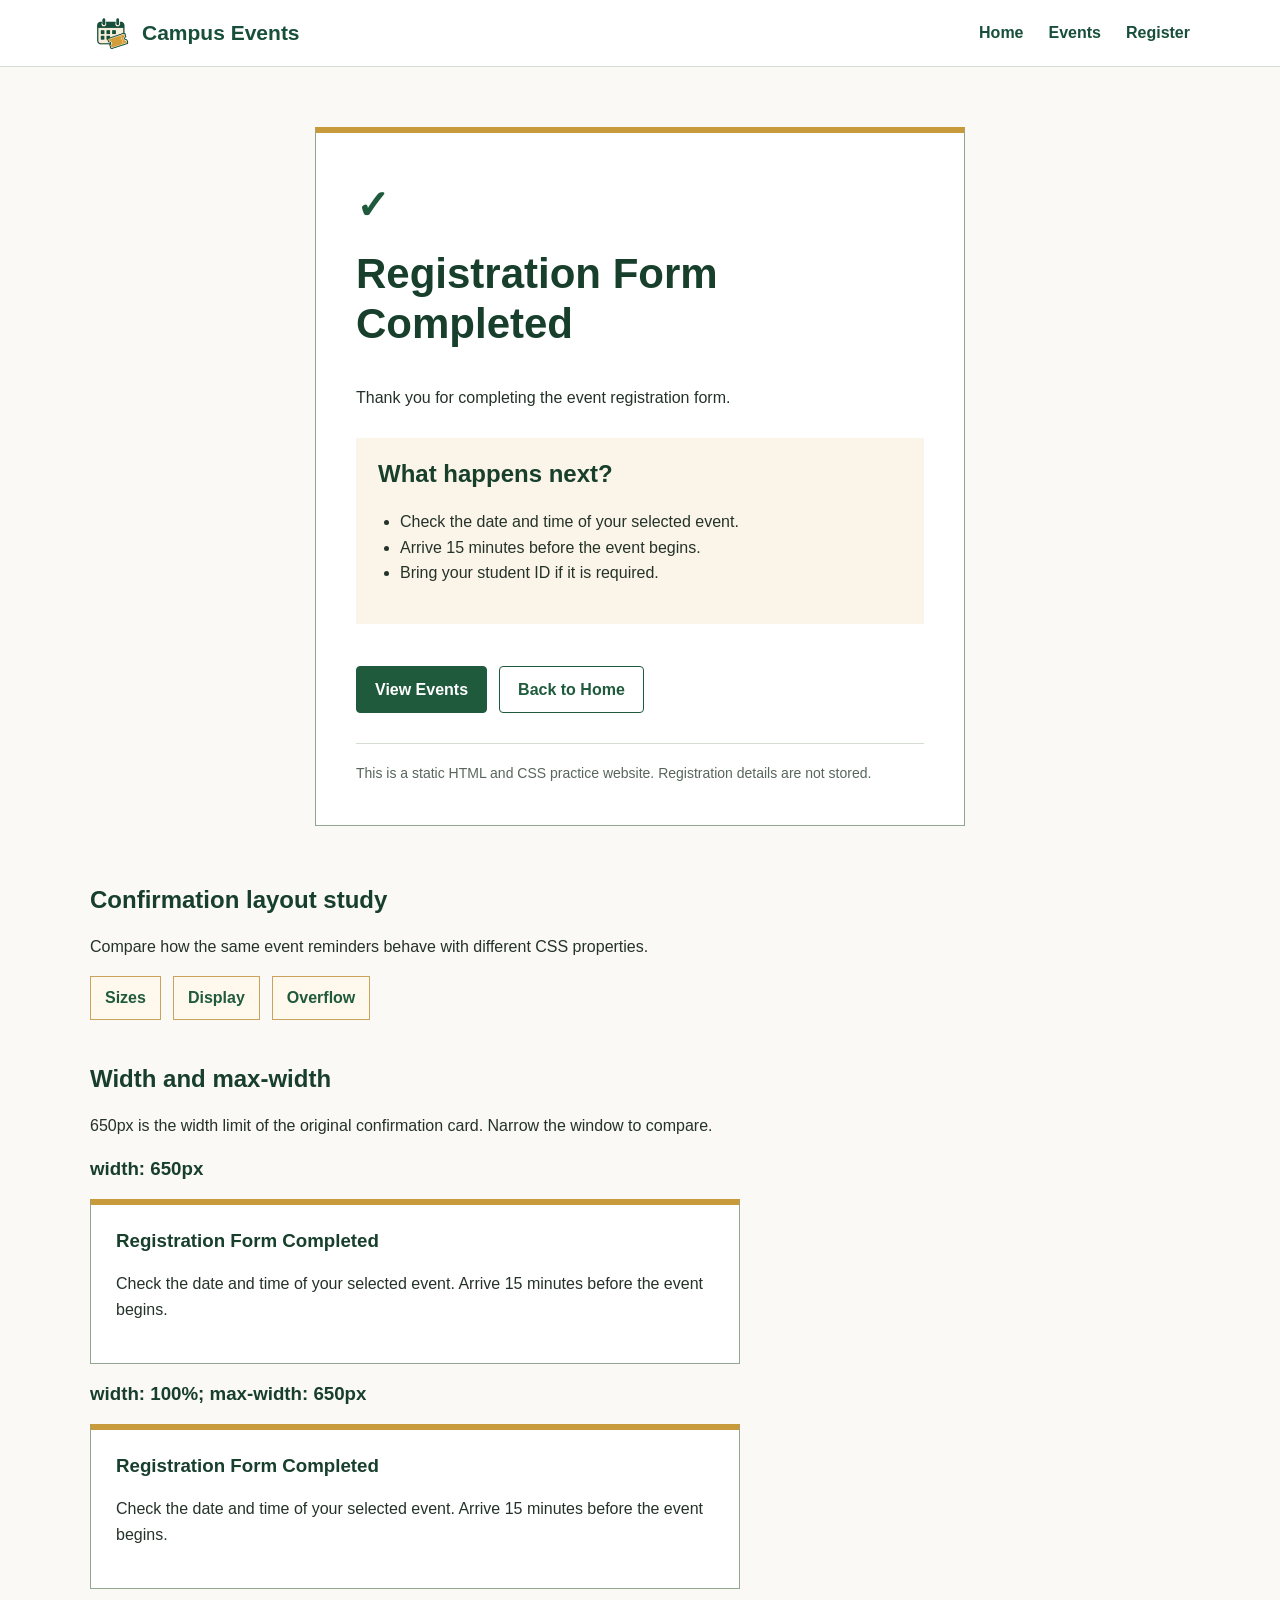
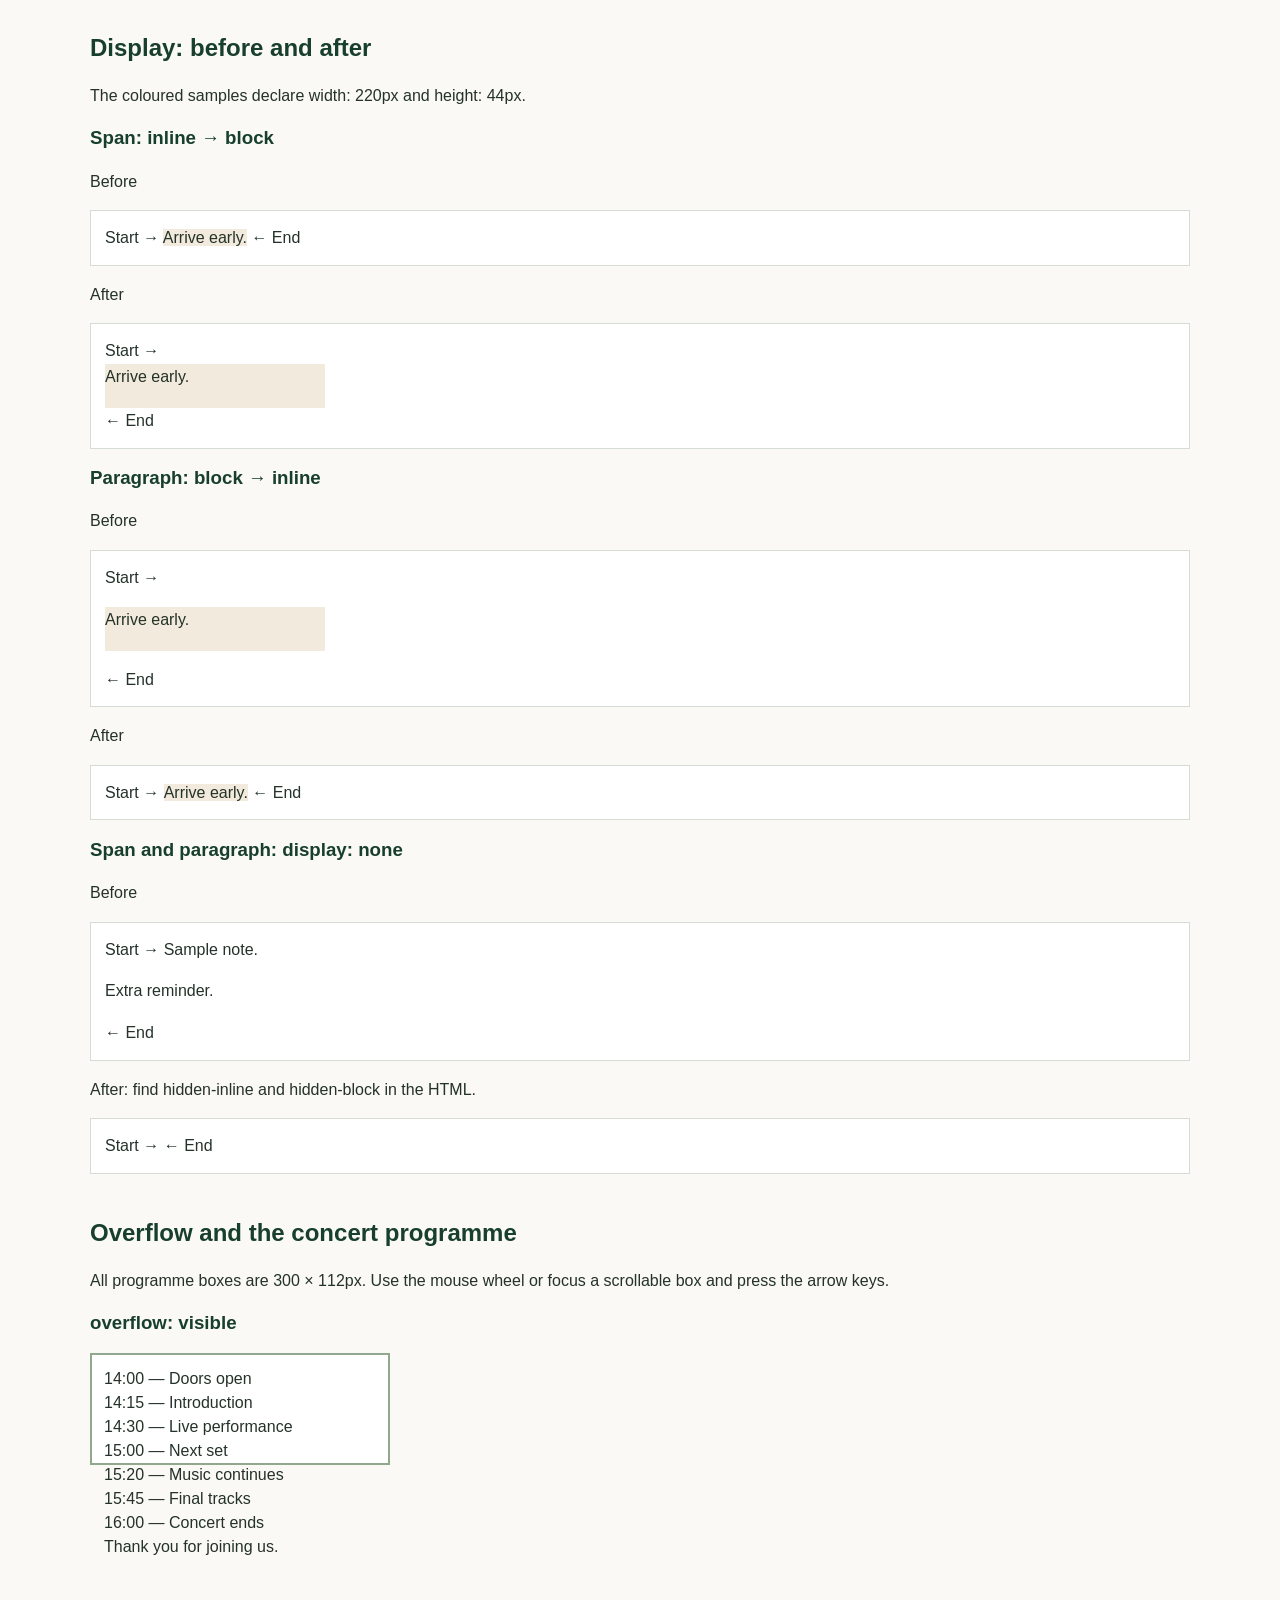
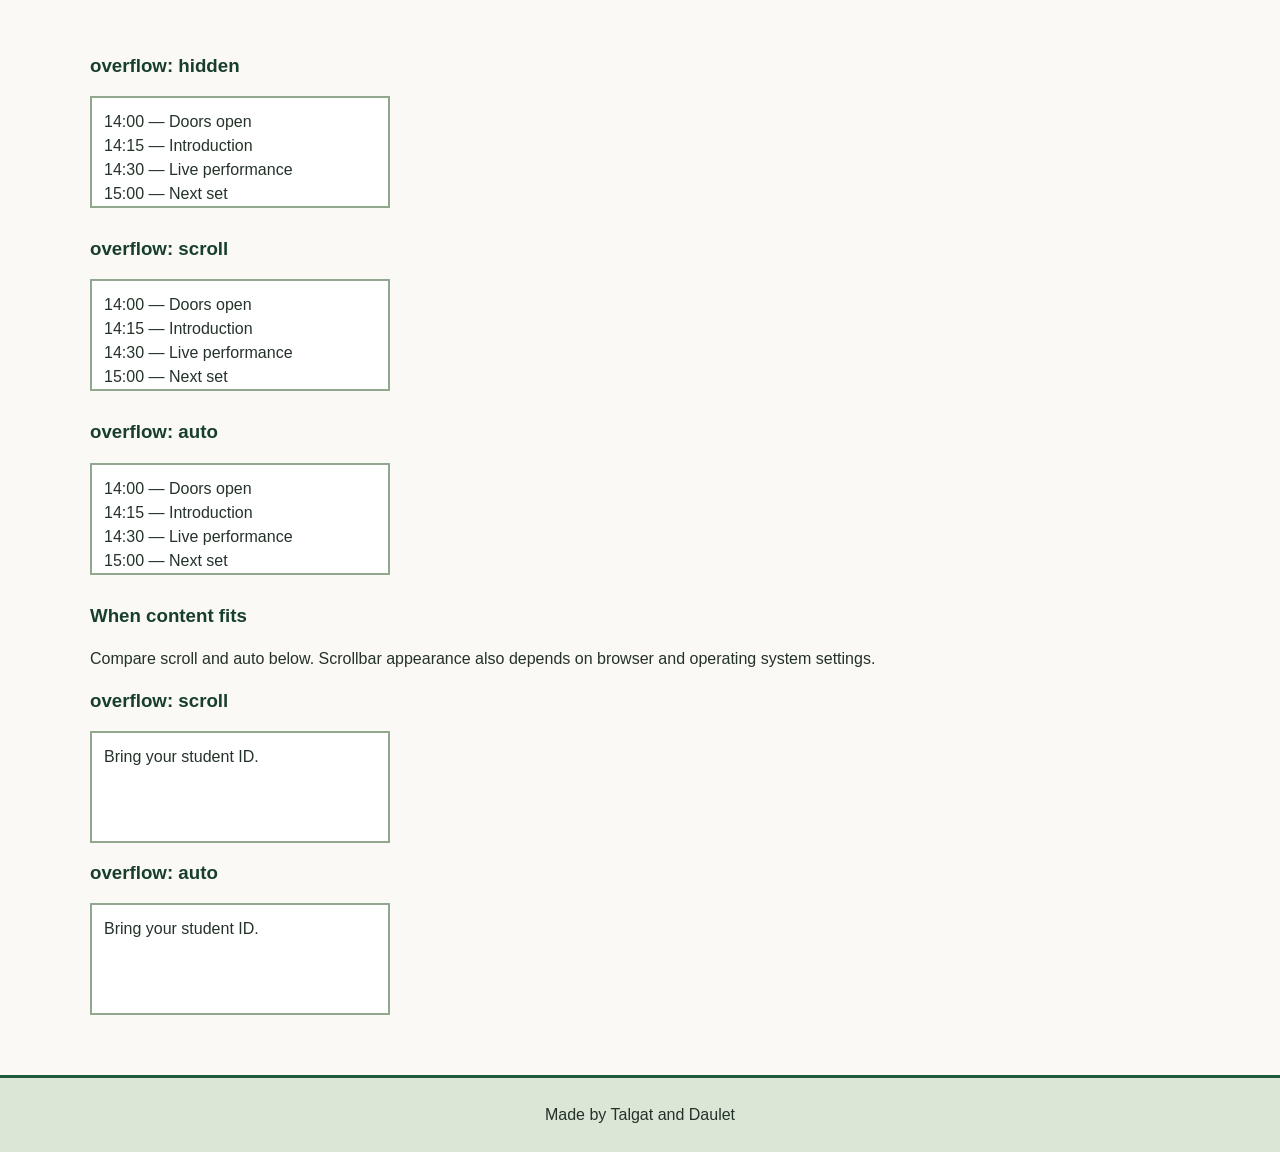
==== confirmation.html @ f757b86d "Complete Practice Task 2 for Campus Events" ====
<!DOCTYPE html>
<html lang="en">
<head>
    <meta charset="UTF-8">
    <meta name="viewport" content="width=device-width, initial-scale=1.0">
    <title>Campus Events | Confirmation</title>
    <link rel="icon" type="image/png" href="assets/images/logo.png">
    <link rel="stylesheet" href="css/style.css">
</head>
<body>
    <header>
        <div class="header-content">
            <a class="site-logo" href="index.html">
                <img class="logo-icon" src="assets/images/logo.png" alt="Campus Events logo">
                <span>Campus Events</span>
            </a>
            <nav class="main-nav">
                <a href="index.html">Home</a>
                <a href="events.html">Events</a>
                <a href="register.html">Register</a>
            </nav>
        </div>
    </header>

    <main class="confirmation-main">
        <section class="confirmation-card">
            <p class="confirmation-mark">✓</p>
            <h1>Registration Form Completed</h1>
            <p>Thank you for completing the event registration form.</p>

            <section class="next-steps">
                <h2>What happens next?</h2>
                <ul>
                    <li>Check the date and time of your selected event.</li>
                    <li>Arrive 15 minutes before the event begins.</li>
                    <li>Bring your student ID if it is required.</li>
                </ul>
            </section>

            <div class="confirmation-buttons">
                <a class="event-button" href="events.html">View Events</a>
                <a class="secondary-button" href="index.html">Back to Home</a>
            </div>

            <p class="practice-note">This is a static HTML and CSS practice website. Registration details are not stored.</p>
        </section>

        <section class="layout-examples" aria-labelledby="comparison-title">
            <h2 id="comparison-title">Confirmation layout study</h2>
            <p>Compare how the same event reminders behave with different CSS properties.</p>
            <nav class="category-links" aria-label="Layout comparisons">
                <a href="#sizes">Sizes</a>
                <a href="#display">Display</a>
                <a href="#overflow">Overflow</a>
            </nav>

            <!-- Task 2: одинаковый текст; фиксированная ширина и максимальная ширина 650px. -->
            <section id="sizes">
                <h2>Width and max-width</h2>
                <p>650px is the width limit of the original confirmation card. Narrow the window to compare.</p>
                <h3>width: 650px</h3>
                <div class="size-viewport" tabindex="0" role="region" aria-label="Fixed width comparison">
                    <div class="size-sample size-fixed">
                        <h3>Registration Form Completed</h3>
                        <p>Check the date and time of your selected event. Arrive 15 minutes before the event begins.</p>
                    </div>
                </div>
                <h3>width: 100%; max-width: 650px</h3>
                <div class="size-viewport" tabindex="0" role="region" aria-label="Flexible width comparison">
                    <div class="size-sample size-fluid">
                        <h3>Registration Form Completed</h3>
                        <p>Check the date and time of your selected event. Arrive 15 minutes before the event begins.</p>
                    </div>
                </div>
            </section>

            <!-- Task 3: пары до/после в обычном потоке, чтобы было видно действие display. -->
            <section id="display">
                <h2>Display: before and after</h2>
                <p>The coloured samples declare width: 220px and height: 44px.</p>
                <h3>Span: inline → block</h3>
                <p>Before</p>
                <div class="flow-example">
                    Start →
                    <span class="display-sample">Arrive early.</span>
                    ← End
                </div>
                <p>After</p>
                <div class="flow-example">
                    Start →
                    <span class="display-sample as-block">Arrive early.</span>
                    ← End
                </div>

                <h3>Paragraph: block → inline</h3>
                <p>Before</p>
                <div class="flow-example">
                    Start →
                    <p class="display-sample">Arrive early.</p>
                    ← End
                </div>
                <p>After</p>
                <div class="flow-example">
                    Start →
                    <p class="display-sample as-inline">Arrive early.</p>
                    ← End
                </div>

                <h3>Span and paragraph: display: none</h3>
                <p>Before</p>
                <div class="flow-example">
                    Start →
                    <span>Sample note.</span>
                    <p>Extra reminder.</p>
                    ← End
                </div>
                <p>After: find hidden-inline and hidden-block in the HTML.</p>
                <div class="flow-example">
                    Start →
                    <span id="hidden-inline" class="is-hidden">Sample note.</span>
                    <p id="hidden-block" class="is-hidden">Extra reminder.</p>
                    ← End
                </div>
            </section>

            <!-- Task 4: одна программа в четырёх блоках одинакового размера с разным overflow. -->
            <section id="overflow">
                <h2>Overflow and the concert programme</h2>
                <p>All programme boxes are 300 × 112px. Use the mouse wheel or focus a scrollable box and press the arrow keys.</p>
                <div class="overflow-example visible-space">
                    <h3>overflow: visible</h3>
                    <div class="overflow-box overflow-visible">
                        <p>14:00 — Doors open</p>
                        <p>14:15 — Introduction</p>
                        <p>14:30 — Live performance</p>
                        <p>15:00 — Next set</p>
                        <p>15:20 — Music continues</p>
                        <p>15:45 — Final tracks</p>
                        <p>16:00 — Concert ends</p>
                        <p>Thank you for joining us.</p>
                    </div>
                </div>
                <div class="overflow-example">
                    <h3>overflow: hidden</h3>
                    <div class="overflow-box overflow-hidden">
                        <p>14:00 — Doors open</p>
                        <p>14:15 — Introduction</p>
                        <p>14:30 — Live performance</p>
                        <p>15:00 — Next set</p>
                        <p>15:20 — Music continues</p>
                        <p>15:45 — Final tracks</p>
                        <p>16:00 — Concert ends</p>
                        <p>Thank you for joining us.</p>
                    </div>
                </div>
                <div class="overflow-example">
                    <h3>overflow: scroll</h3>
                    <div class="overflow-box overflow-scroll" tabindex="0" role="region" aria-label="Programme with overflow scroll">
                        <p>14:00 — Doors open</p>
                        <p>14:15 — Introduction</p>
                        <p>14:30 — Live performance</p>
                        <p>15:00 — Next set</p>
                        <p>15:20 — Music continues</p>
                        <p>15:45 — Final tracks</p>
                        <p>16:00 — Concert ends</p>
                        <p>Thank you for joining us.</p>
                    </div>
                </div>
                <div class="overflow-example">
                    <h3>overflow: auto</h3>
                    <div class="overflow-box overflow-auto" tabindex="0" role="region" aria-label="Programme with overflow auto">
                        <p>14:00 — Doors open</p>
                        <p>14:15 — Introduction</p>
                        <p>14:30 — Live performance</p>
                        <p>15:00 — Next set</p>
                        <p>15:20 — Music continues</p>
                        <p>15:45 — Final tracks</p>
                        <p>16:00 — Concert ends</p>
                        <p>Thank you for joining us.</p>
                    </div>
                </div>
                <h3>When content fits</h3>
                <p>Compare scroll and auto below. Scrollbar appearance also depends on browser and operating system settings.</p>
                <h3>overflow: scroll</h3>
                <div class="overflow-box overflow-scroll fitting-content" tabindex="0" role="region" aria-label="Short reminder with overflow scroll">
                    <p>Bring your student ID.</p>
                </div>
                <h3>overflow: auto</h3>
                <div class="overflow-box overflow-auto fitting-content" tabindex="0" role="region" aria-label="Short reminder with overflow auto">
                    <p>Bring your student ID.</p>
                </div>
            </section>
        </section>
    </main>

    <footer>
        <p>Made by Talgat and Daulet</p>
    </footer>
</body>
</html>
---- css/style.css ----
/* Общие стили: border-box включает рамку и внутренние отступы в размеры блока. */
* {
    box-sizing: border-box;
}
body {
    display: flex;
    flex-direction: column;
    min-height: 100vh;
    margin: 0;
    background: #faf9f5;
    color: #243229;
    font-family: Arial, sans-serif;
    line-height: 1.6;
}
h1,
h2,
h3 {
    color: #173f2c;
    line-height: 1.2;
}
h1 { font-size: 42px; }
a { color: #1f5a3d; }

/* Общая шапка: логотип и меню. */
header {
    background: white;
    border-bottom: 1px solid #d5ddd2;
}
.header-content {
    display: flex;
    align-items: center;
    justify-content: space-between;
    width: calc(100% - 40px);
    max-width: 1100px;
    margin: 0 auto;
    padding: 12px 0;
}
.site-logo {
    display: flex;
    align-items: center;
    gap: 10px;
    color: #174f3a;
    font-size: 21px;
    font-weight: bold;
    text-decoration: none;
}
.logo-icon {
    width: 42px;
    height: 42px;
    object-fit: contain;
}
.main-nav {
    display: flex;
    gap: 25px;
}
.main-nav a {
    padding: 7px 0;
    color: #174f3a;
    font-weight: bold;
    text-decoration: none;
}
.main-nav a:hover {
    color: #a8741d;
}

/* Содержимое сайта: прежние цвета, размеры и фотографии. */
.page-main {
    flex: 1;
    width: calc(100% - 40px);
    max-width: 1100px;
    margin: 0 auto;
    padding: 30px 0;
}
.page-main section { margin-bottom: 45px; }
.hero {
    padding: 40px;
    border-radius: 6px;
    background: #f2eadc;
}
.hero h1 { margin-top: 0; }
.hero p {
    max-width: 650px;
    font-size: 18px;
}
.home-hero {
    display: grid;
    grid-template-columns: 1fr 1fr;
    align-items: center;
    gap: 36px;
}
.hero-text {
    padding: 10px;
}
.hero-buttons {
    display: flex;
    flex-wrap: wrap;
    gap: 12px;
    margin-top: 20px;
}
.hero-buttons .secondary-button {
    margin-left: 0;
}
/* object-fit: cover заполняет рамку без растяжения; object-position выбирает видимую часть фото. */
.hero-image {
    display: block;
    width: 100%;
    height: 360px;
    object-fit: cover;
    object-position: center top;
}
/* Task 1 — Home: три float-области. Их родители не являются Flex/Grid-контейнерами. */
.home-page .header-content {
    display: block;
}
.home-page .site-logo {
    float: left;
    width: 55%;
}
.home-page .main-nav {
    float: right;
    justify-content: flex-end;
    width: 45%;
    padding-top: 1px;
}
/* Clear завершает обтекание: следующий раздел и footer будут ниже float-блоков. */
.home-page .header-content::after,
.category-list::after,
.steps::after {
    display: block;
    clear: both;
    content: "";
}
/* calc вычитает промежутки: две половины или три трети сохраняют прежние 24px между карточками. */
.category-card {
    float: left;
    width: calc(50% - 12px);
    margin-right: 24px;
}
.step {
    float: left;
    width: calc((100% - 48px) / 3);
    min-height: 210px;
    margin-right: 24px;
}
.category-card:last-child,
.step:last-child {
    margin-right: 0;
}
.category-card,
.step {
    padding: 24px;
    border: 1px solid #d5ddd2;
    background: white;
}
.category-card h3,
.step h3 {
    margin-top: 0;
}
.step-number {
    display: block;
    margin-bottom: 10px;
    color: #a8741d;
    font-size: 26px;
    font-weight: bold;
}
.featured-event {
    display: flex;
    overflow: hidden;
    border: 1px solid #d5ddd2;
    border-left: 5px solid #c79a3b;
    background: white;
}
.featured-event img {
    width: 38%;
    object-fit: cover;
    object-position: center top;
}
.featured-text {
    flex: 1;
    padding: 28px;
}
.featured-text h3 {
    margin-top: 0;
}
.featured-text p {
    margin: 8px 0;
}

.category-links {
    display: flex;
    flex-wrap: wrap;
    gap: 12px;
    margin: 0;
}
.category-links a {
    padding: 8px 14px;
    border: 1px solid #c9a35e;
    background: #fff9ed;
    font-weight: bold;
    text-decoration: none;
}

/* Карточки мероприятий: одинаковая высота изображений и кнопки внизу. */
.event-list {
    display: grid;
    gap: 24px;
}
.event-card {
    display: flex;
    flex-direction: column;
    overflow: hidden;
    border: 1px solid #d5ddd2;
    border-radius: 6px;
    background: white;
}
.event-image {
    display: block;
    width: 100%;
    height: 230px;
    object-fit: cover;
    object-position: center top;
}
.image-dora { object-position: center 30%; }
.image-basket { object-position: center 25%; }
.image-madk1d { object-position: center 35%; }
.event-info { padding: 22px; }
.event-card .event-info {
    /* Task 5: relative задаёт начало координат метки; padding сохраняет место над названием. */
    position: relative;
    display: flex;
    flex: 1;
    flex-direction: column;
    padding-top: 66.8px;
}
/* Absolute не занимает места в потоке: метка размещена на 30px ниже верха event-info. */
.event-card .event-category {
    position: absolute;
    top: 30px;
    right: 22px;
    left: 22px;
    margin: 0;
}
.event-card .event-button {
    align-self: flex-start;
    margin-top: auto;
}
.event-info h2,
.event-info h3 {
    margin-top: 0;
}
.event-info p { margin: 8px 0; }
.event-category {
    display: inline-block;
    margin: 0 0 10px;
    padding: 4px 10px;
    border-radius: 3px;
    font-size: 13px;
    font-weight: bold;
}
.concert-category {
    background: #f5ddd5;
    color: #784537;
}
.sport-category {
    background: #dcecf4;
    color: #315c70;
}
.event-button,
.secondary-button {
    display: inline-block;
    margin-top: 14px;
    padding: 10px 18px;
    border: 1px solid #1f5a3d;
    border-radius: 4px;
    font: inherit;
    font-weight: bold;
    text-decoration: none;
    cursor: pointer;
}
.event-button {
    background: #1f5a3d;
    color: white;
}
.event-button:hover { background: #153f2b; }
.secondary-button {
    margin-left: 10px;
    background: white;
}

/* Подробности мероприятий. */
.event-details {
    display: flex;
    gap: 25px;
    margin-bottom: 30px;
    border: 1px solid #d5ddd2;
    border-radius: 6px;
    background: white;
}
.event-details .event-info { flex: 1; }
.detail-image {
    width: 360px;
    height: 300px;
    object-fit: cover;
    object-position: center top;
}
.detail-image.image-dora { object-position: center 30%; }
.detail-image.image-basket { object-position: center 25%; }
.event-details ul { padding-left: 22px; }

/* Форма регистрации. */
/* Task 9 — Register: Grid всей страницы — header, main и footer; внутри — форма и памятка. */
.registration-page {
    display: grid;
    grid-template-columns: 1fr;
    grid-template-rows: auto 1fr auto;
    grid-template-areas: "header" "main" "footer";
}
.registration-page header {
    grid-area: header;
}
.registration-page .page-main {
    display: grid;
    grid-area: main;
    grid-template-columns: 1fr;
    grid-template-rows: auto 1fr;
    gap: 45px;
}
.registration-page footer {
    grid-area: footer;
}
.registration-page .registration-intro {
    margin-bottom: 0;
}
.registration-intro {
    width: 100%;
    padding: 28px;
    border-left: 4px solid #d29c2f;
    background: #f4ecdc;
}
.registration-intro h1 {
    margin-top: 0;
}
/* Две доли ширины получает форма, одну — памятка; gap сохраняет прежний промежуток. */
.registration-section {
    display: grid;
    grid-template-columns: 2fr 1fr;
    align-items: start;
    gap: 30px;
    align-self: start;
}
.registration-form,
.registration-info {
    width: 100%;
}
.registration-form {
    padding: 30px;
    border: 1px solid #d5ddd2;
    background: white;
}
label {
    display: block;
    margin-bottom: 6px;
    font-weight: bold;
}
input,
select,
textarea {
    width: 100%;
    padding: 10px;
    border: 1px solid #aab8a7;
    font: inherit;
}
textarea { resize: vertical; }
.registration-form fieldset {
    /* Разрешаем fieldset сжиматься на телефоне вместе с полями. */
    min-width: 0;
    margin: 0 0 25px;
    padding: 0;
    border: 0;
}
.registration-form legend {
    margin-bottom: 15px;
    color: #173f2c;
    font-size: 20px;
    font-weight: bold;
}
.registration-form input,
.registration-form select,
.registration-form textarea {
    margin-bottom: 18px;
}
.agreement {
    display: flex;
    align-items: flex-start;
    gap: 10px;
    margin-bottom: 20px;
    font-weight: normal;
}
.agreement input {
    width: auto;
    margin: 4px 0 0;
}
.registration-form button {
    padding: 11px 20px;
    border: 1px solid #1f5a3d;
    background: #1f5a3d;
    color: white;
    font: inherit;
    font-weight: bold;
    cursor: pointer;
}
.registration-info {
    padding: 28px;
    border-top: 5px solid #c79a3b;
    background: #fbf5e9;
}
.registration-info h2 {
    margin-top: 0;
}
.registration-info ul {
    padding-left: 22px;
}
.registration-info .secondary-button {
    margin-left: 0;
}

/* Подтверждение регистрации и footer. */
.confirmation-main {
    flex: 1;
    width: 90%;
    max-width: 1100px;
    margin: 0 auto;
    padding: 60px 0;
}
.confirmation-card {
    max-width: 650px;
    margin: 0 auto;
    padding: 40px;
    border: 1px solid #91a78e;
    border-top: 6px solid #c79a3b;
    background: white;
}
.confirmation-mark {
    margin: 0 0 12px;
    color: #1f5a3d;
    font-size: 40px;
    font-weight: bold;
}
.confirmation-card h1 {
    margin-top: 0;
}
.next-steps {
    margin: 28px 0;
    padding: 22px;
    background: #fbf5e9;
}
.next-steps h2 {
    margin-top: 0;
}
.next-steps ul {
    padding-left: 22px;
}
.confirmation-buttons {
    display: flex;
    flex-wrap: wrap;
    gap: 12px;
}
.confirmation-buttons .secondary-button {
    margin-left: 0;
}
.practice-note {
    margin: 30px 0 0;
    padding-top: 18px;
    border-top: 1px solid #d5ddd2;
    color: #58665d;
    font-size: 14px;
}
footer {
    padding: 24px 5%;
    border-top: 3px solid #1f5a3d;
    background: #dbe6d6;
    text-align: center;
}
footer p { margin: 0; }

/* Tasks 6, 8 — Events: фон 0, содержимое 1, fixed-шапка и меню 2. */
/* Fixed убирает шапку и меню из потока: 67px + 56px резервируем сверху. */
.fixed-page {
    padding-top: 123px;
    padding-bottom: 56px;
}
.background-layer {
    position: fixed;
    top: 0;
    right: 0;
    bottom: 0;
    left: 0;
    z-index: 0;
    background-image: url("../assets/images/tyomny-prince.webp");
    background-size: cover;
    background-position: center;
    opacity: 0.12;
}
.fixed-page .page-main,
.fixed-page footer {
    position: relative;
    z-index: 1;
}
.fixed-page .page-main {
    background-color: #faf9f5;
}
.fixed-page header {
    position: fixed;
    top: 0;
    left: 0;
    z-index: 2;
    width: 100%;
    height: 67px;
}
.fixed-page .main-nav {
    position: fixed;
    top: 67px;
    left: 0;
    z-index: 2;
    justify-content: center;
    align-items: center;
    width: 100%;
    height: 56px;
    background: white;
    border-bottom: 1px solid #d5ddd2;
}
.fixed-author {
    position: fixed;
    right: 20px;
    bottom: 12px;
    padding: 6px 10px;
    background: #dbe6d6;
    font-size: 14px;
}
/* scroll-margin оставляет место при переходе к якорю, чтобы меню не закрыло нужный блок. */
.fixed-page .event-button,
.fixed-page section {
    scroll-margin-top: 140px;
    scroll-margin-bottom: 70px;
}

/* Task 7 — Event Details: sticky-меню и шесть заголовков внутри общего длинного раздела. */
.sticky-page .main-nav {
    position: sticky;
    top: 0;
    z-index: 2;
    flex-shrink: 0;
    justify-content: center;
    align-items: center;
    height: 56px;
    background: white;
    border-bottom: 1px solid #d5ddd2;
}
.sticky-events {
    padding-bottom: 280px;
}
.sticky-events .event-details {
    margin-bottom: 30px;
}
.sticky-title {
    position: sticky;
    z-index: 1;
    height: 40px;
    margin: 0;
    padding: 7px 14px;
    border-bottom: 1px solid #d5ddd2;
    background: #f2eadc;
    font-size: 20px;
    line-height: 24px;
    scroll-margin-top: 320px;
}
/* Меню высотой 56px; каждый следующий заголовок получает ещё 40px. */
.sticky-title-1 { top: 56px; }
.sticky-title-2 { top: 96px; }
.sticky-title-3 { top: 136px; }
.sticky-title-4 { top: 176px; }
.sticky-title-5 { top: 216px; }
.sticky-title-6 { top: 256px; }

/* Task 2 — Confirmation: одинаковые блоки; width фиксирует ширину, max-width ограничивает сверху. */
.layout-examples {
    margin-top: 60px;
}
.layout-examples section {
    margin-top: 45px;
}
/* Прокручивается только пример с width:650px, а не вся страница. */
.size-viewport {
    overflow: auto;
}
.size-sample {
    padding: 25px;
    border: 1px solid #91a78e;
    border-top: 6px solid #c79a3b;
    background: white;
}
.size-sample h3 {
    margin-top: 0;
}
.size-fixed {
    width: 650px;
}
.size-fluid {
    width: 100%;
    max-width: 650px;
}

/* Task 3 — Confirmation: inline → block, block → inline; none убирает элемент вместе с местом. */
.flow-example {
    padding: 14px;
    border: 1px solid #d5ddd2;
    background: white;
}
/* Для обычного inline эти width и height игнорируются; для block работают. */
.display-sample {
    width: 220px;
    height: 44px;
    background: #f2eadc;
}
.as-block {
    display: block;
}
.as-inline {
    display: inline;
}
.is-hidden {
    display: none;
}

/* Task 4 — Confirmation: visible, hidden, scroll, auto. У visible оставлен запас снизу. */
.overflow-example {
    margin-bottom: 30px;
}
.visible-space {
    padding-bottom: 160px;
}
.overflow-box {
    width: 300px;
    max-width: 100%;
    height: 112px;
    padding: 12px;
    border: 2px solid #91a78e;
    background: white;
    line-height: 24px;
}
.overflow-box p {
    margin: 0;
}
.overflow-visible { overflow: visible; }
.overflow-hidden { overflow: hidden; }
.overflow-scroll { overflow: scroll; }
.overflow-auto { overflow: auto; }

/* Task 10: большой экран — три карточки, контейнер ограничен 1100px. */
@media (min-width: 1200px) {
    .event-list {
        grid-template-columns: 1fr 1fr 1fr;
    }
}
/* Task 10: ноутбук — две карточки, меню в строке с логотипом. */
@media (min-width: 992px) and (max-width: 1199px) {
    .event-list {
        grid-template-columns: 1fr 1fr;
    }
}
/* Task 6: на узком экране подпись автора не закрывает кнопки справа. */
@media (max-width: 991px) {
    .fixed-page {
        padding-bottom: 90px;
    }
    .fixed-author {
        right: 12px;
        width: 100px;
        font-size: 12px;
        line-height: 1.4;
    }
    .fixed-page .event-button {
        scroll-margin-bottom: 100px;
    }
}
/* Task 10: планшет — меню ниже, шаги 2+1, памятка перед формой. */
@media (min-width: 601px) and (max-width: 991px) {
    .header-content {
        flex-direction: column;
        align-items: flex-start;
        gap: 12px;
    }
    .home-page .site-logo,
    .home-page .main-nav {
        float: left;
        width: 100%;
    }
    .home-page .main-nav {
        justify-content: flex-start;
        margin-top: 12px;
        padding-top: 0;
    }
    .home-hero,
    .registration-section {
        grid-template-columns: 1fr;
    }
    .event-list {
        grid-template-columns: 1fr 1fr;
    }
    .step {
        width: calc(50% - 12px);
    }
    .step:nth-child(2) {
        margin-right: 0;
    }
    .step:last-child {
        clear: both;
        width: 100%;
        min-height: 0;
        margin-top: 24px;
    }
    .event-details {
        flex-direction: column;
    }
    .detail-image {
        width: 100%;
    }
    .registration-info {
        order: -1;
    }
}
/* Task 10: телефон — одна колонка; фиксированные и sticky-строки выше. */
@media (max-width: 600px) {
    .header-content {
        align-items: flex-start;
        flex-direction: column;
        gap: 12px;
        width: 92%;
        padding: 15px 0;
    }
    .main-nav { flex-wrap: wrap; }
    .page-main {
        width: 92%;
        padding: 20px 0;
    }
    h1 { font-size: 32px; }
    .hero { padding: 25px; }
    .home-hero,
    .registration-section {
        grid-template-columns: 1fr;
    }
    .home-page .site-logo,
    .home-page .main-nav,
    .category-card,
    .step {
        float: none;
        width: 100%;
        min-height: 0;
        margin-right: 0;
    }
    .home-page .main-nav {
        justify-content: flex-start;
        margin-top: 12px;
        padding-top: 0;
    }
    .category-card,
    .step {
        margin-bottom: 24px;
    }
    .category-card:last-child,
    .step:last-child {
        margin-bottom: 0;
    }
    .hero-text {
        padding: 0;
    }
    .hero-image {
        height: 280px;
    }
    .event-list { grid-template-columns: 1fr; }
    .featured-event {
        flex-direction: column;
    }
    .featured-event img {
        width: 100%;
        height: 240px;
    }
    .event-details { flex-direction: column; }
    .detail-image {
        width: 100%;
        height: 240px;
    }
    .registration-form { padding: 22px; }
    .registration-info { padding: 22px; }
    .confirmation-main {
        width: 92%;
        padding: 30px 0;
    }
    .confirmation-card { padding: 25px; }
    .confirmation-buttons a {
        width: 100%;
        text-align: center;
    }
    .secondary-button { margin-left: 0; }
    .fixed-page {
        padding-top: 129px;
    }
    .fixed-page header {
        height: 73px;
    }
    .fixed-page .main-nav {
        top: 73px;
    }
    .sticky-events {
        padding-bottom: 320px;
    }
    .sticky-title {
        height: 48px;
        padding: 11px 10px;
        font-size: 16px;
        scroll-margin-top: 360px;
    }
    .sticky-title-2 { top: 104px; }
    .sticky-title-3 { top: 152px; }
    .sticky-title-4 { top: 200px; }
    .sticky-title-5 { top: 248px; }
    .sticky-title-6 { top: 296px; }
}
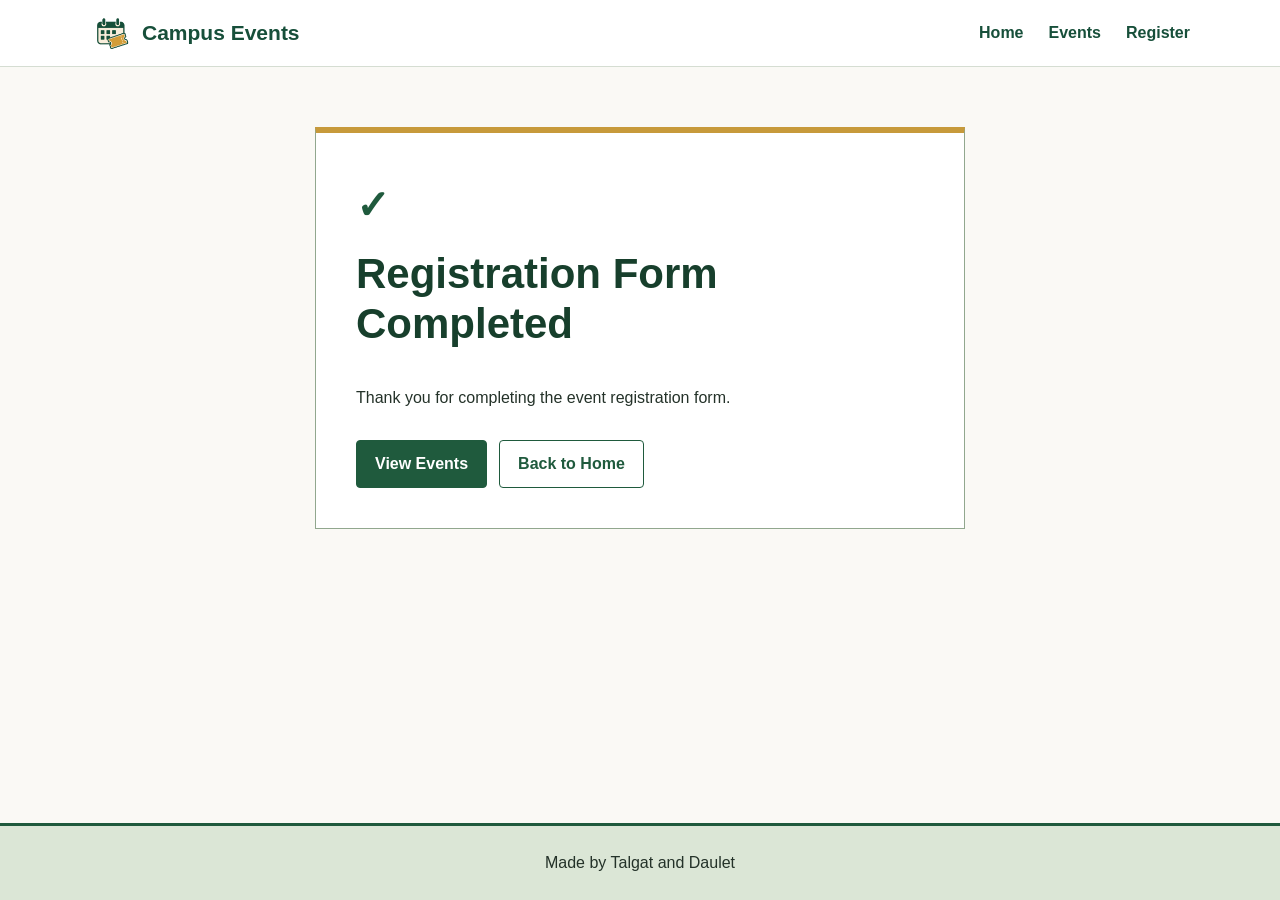
==== commit c79a0252: "Fix event layout and simplify confirmation page" ====
--- a/confirmation.html
+++ b/confirmation.html
@@ -28,168 +28,10 @@
             <h1>Registration Form Completed</h1>
             <p>Thank you for completing the event registration form.</p>
 
-            <section class="next-steps">
-                <h2>What happens next?</h2>
-                <ul>
-                    <li>Check the date and time of your selected event.</li>
-                    <li>Arrive 15 minutes before the event begins.</li>
-                    <li>Bring your student ID if it is required.</li>
-                </ul>
-            </section>
-
             <div class="confirmation-buttons">
                 <a class="event-button" href="events.html">View Events</a>
                 <a class="secondary-button" href="index.html">Back to Home</a>
             </div>
-
-            <p class="practice-note">This is a static HTML and CSS practice website. Registration details are not stored.</p>
-        </section>
-
-        <section class="layout-examples" aria-labelledby="comparison-title">
-            <h2 id="comparison-title">Confirmation layout study</h2>
-            <p>Compare how the same event reminders behave with different CSS properties.</p>
-            <nav class="category-links" aria-label="Layout comparisons">
-                <a href="#sizes">Sizes</a>
-                <a href="#display">Display</a>
-                <a href="#overflow">Overflow</a>
-            </nav>
-
-            <!-- Task 2: одинаковый текст; фиксированная ширина и максимальная ширина 650px. -->
-            <section id="sizes">
-                <h2>Width and max-width</h2>
-                <p>650px is the width limit of the original confirmation card. Narrow the window to compare.</p>
-                <h3>width: 650px</h3>
-                <div class="size-viewport" tabindex="0" role="region" aria-label="Fixed width comparison">
-                    <div class="size-sample size-fixed">
-                        <h3>Registration Form Completed</h3>
-                        <p>Check the date and time of your selected event. Arrive 15 minutes before the event begins.</p>
-                    </div>
-                </div>
-                <h3>width: 100%; max-width: 650px</h3>
-                <div class="size-viewport" tabindex="0" role="region" aria-label="Flexible width comparison">
-                    <div class="size-sample size-fluid">
-                        <h3>Registration Form Completed</h3>
-                        <p>Check the date and time of your selected event. Arrive 15 minutes before the event begins.</p>
-                    </div>
-                </div>
-            </section>
-
-            <!-- Task 3: пары до/после в обычном потоке, чтобы было видно действие display. -->
-            <section id="display">
-                <h2>Display: before and after</h2>
-                <p>The coloured samples declare width: 220px and height: 44px.</p>
-                <h3>Span: inline → block</h3>
-                <p>Before</p>
-                <div class="flow-example">
-                    Start →
-                    <span class="display-sample">Arrive early.</span>
-                    ← End
-                </div>
-                <p>After</p>
-                <div class="flow-example">
-                    Start →
-                    <span class="display-sample as-block">Arrive early.</span>
-                    ← End
-                </div>
-
-                <h3>Paragraph: block → inline</h3>
-                <p>Before</p>
-                <div class="flow-example">
-                    Start →
-                    <p class="display-sample">Arrive early.</p>
-                    ← End
-                </div>
-                <p>After</p>
-                <div class="flow-example">
-                    Start →
-                    <p class="display-sample as-inline">Arrive early.</p>
-                    ← End
-                </div>
-
-                <h3>Span and paragraph: display: none</h3>
-                <p>Before</p>
-                <div class="flow-example">
-                    Start →
-                    <span>Sample note.</span>
-                    <p>Extra reminder.</p>
-                    ← End
-                </div>
-                <p>After: find hidden-inline and hidden-block in the HTML.</p>
-                <div class="flow-example">
-                    Start →
-                    <span id="hidden-inline" class="is-hidden">Sample note.</span>
-                    <p id="hidden-block" class="is-hidden">Extra reminder.</p>
-                    ← End
-                </div>
-            </section>
-
-            <!-- Task 4: одна программа в четырёх блоках одинакового размера с разным overflow. -->
-            <section id="overflow">
-                <h2>Overflow and the concert programme</h2>
-                <p>All programme boxes are 300 × 112px. Use the mouse wheel or focus a scrollable box and press the arrow keys.</p>
-                <div class="overflow-example visible-space">
-                    <h3>overflow: visible</h3>
-                    <div class="overflow-box overflow-visible">
-                        <p>14:00 — Doors open</p>
-                        <p>14:15 — Introduction</p>
-                        <p>14:30 — Live performance</p>
-                        <p>15:00 — Next set</p>
-                        <p>15:20 — Music continues</p>
-                        <p>15:45 — Final tracks</p>
-                        <p>16:00 — Concert ends</p>
-                        <p>Thank you for joining us.</p>
-                    </div>
-                </div>
-                <div class="overflow-example">
-                    <h3>overflow: hidden</h3>
-                    <div class="overflow-box overflow-hidden">
-                        <p>14:00 — Doors open</p>
-                        <p>14:15 — Introduction</p>
-                        <p>14:30 — Live performance</p>
-                        <p>15:00 — Next set</p>
-                        <p>15:20 — Music continues</p>
-                        <p>15:45 — Final tracks</p>
-                        <p>16:00 — Concert ends</p>
-                        <p>Thank you for joining us.</p>
-                    </div>
-                </div>
-                <div class="overflow-example">
-                    <h3>overflow: scroll</h3>
-                    <div class="overflow-box overflow-scroll" tabindex="0" role="region" aria-label="Programme with overflow scroll">
-                        <p>14:00 — Doors open</p>
-                        <p>14:15 — Introduction</p>
-                        <p>14:30 — Live performance</p>
-                        <p>15:00 — Next set</p>
-                        <p>15:20 — Music continues</p>
-                        <p>15:45 — Final tracks</p>
-                        <p>16:00 — Concert ends</p>
-                        <p>Thank you for joining us.</p>
-                    </div>
-                </div>
-                <div class="overflow-example">
-                    <h3>overflow: auto</h3>
-                    <div class="overflow-box overflow-auto" tabindex="0" role="region" aria-label="Programme with overflow auto">
-                        <p>14:00 — Doors open</p>
-                        <p>14:15 — Introduction</p>
-                        <p>14:30 — Live performance</p>
-                        <p>15:00 — Next set</p>
-                        <p>15:20 — Music continues</p>
-                        <p>15:45 — Final tracks</p>
-                        <p>16:00 — Concert ends</p>
-                        <p>Thank you for joining us.</p>
-                    </div>
-                </div>
-                <h3>When content fits</h3>
-                <p>Compare scroll and auto below. Scrollbar appearance also depends on browser and operating system settings.</p>
-                <h3>overflow: scroll</h3>
-                <div class="overflow-box overflow-scroll fitting-content" tabindex="0" role="region" aria-label="Short reminder with overflow scroll">
-                    <p>Bring your student ID.</p>
-                </div>
-                <h3>overflow: auto</h3>
-                <div class="overflow-box overflow-auto fitting-content" tabindex="0" role="region" aria-label="Short reminder with overflow auto">
-                    <p>Bring your student ID.</p>
-                </div>
-            </section>
         </section>
     </main>
 
--- a/css/style.css
+++ b/css/style.css
@@ -1,4 +1,3 @@
-/* Общие стили: border-box включает рамку и внутренние отступы в размеры блока. */
 * {
     box-sizing: border-box;
 }
@@ -21,7 +20,7 @@
 h1 { font-size: 42px; }
 a { color: #1f5a3d; }
 
-/* Общая шапка: логотип и меню. */
+/* Общая шапка: логотип и меню */
 header {
     background: white;
     border-bottom: 1px solid #d5ddd2;
@@ -63,7 +62,7 @@
     color: #a8741d;
 }
 
-/* Содержимое сайта: прежние цвета, размеры и фотографии. */
+/* Содержимое сайта */
 .page-main {
     flex: 1;
     width: calc(100% - 40px);
@@ -449,17 +448,6 @@
 .confirmation-card h1 {
     margin-top: 0;
 }
-.next-steps {
-    margin: 28px 0;
-    padding: 22px;
-    background: #fbf5e9;
-}
-.next-steps h2 {
-    margin-top: 0;
-}
-.next-steps ul {
-    padding-left: 22px;
-}
 .confirmation-buttons {
     display: flex;
     flex-wrap: wrap;
@@ -467,13 +455,6 @@
 }
 .confirmation-buttons .secondary-button {
     margin-left: 0;
-}
-.practice-note {
-    margin: 30px 0 0;
-    padding-top: 18px;
-    border-top: 1px solid #d5ddd2;
-    color: #58665d;
-    font-size: 14px;
 }
 footer {
     padding: 24px 5%;
@@ -487,7 +468,6 @@
 /* Fixed убирает шапку и меню из потока: 67px + 56px резервируем сверху. */
 .fixed-page {
     padding-top: 123px;
-    padding-bottom: 56px;
 }
 .background-layer {
     position: fixed;
@@ -496,18 +476,15 @@
     bottom: 0;
     left: 0;
     z-index: 0;
-    background-image: url("../assets/images/tyomny-prince.webp");
-    background-size: cover;
-    background-position: center;
-    opacity: 0.12;
+    /* Небольшая текстура повторяется без растягивания афиши на всё окно. */
+    background-image: url("../assets/images/page-background.svg");
+    background-size: 80px 80px;
+    background-repeat: repeat;
 }
 .fixed-page .page-main,
 .fixed-page footer {
     position: relative;
     z-index: 1;
-}
-.fixed-page .page-main {
-    background-color: #faf9f5;
 }
 .fixed-page header {
     position: fixed;
@@ -533,6 +510,9 @@
     position: fixed;
     right: 20px;
     bottom: 12px;
+    /* При равном z-index следующий в HTML footer закрывает эту подпись. */
+    z-index: 1;
+    margin: 0;
     padding: 6px 10px;
     background: #dbe6d6;
     font-size: 14px;
@@ -582,80 +562,6 @@
 .sticky-title-5 { top: 216px; }
 .sticky-title-6 { top: 256px; }
 
-/* Task 2 — Confirmation: одинаковые блоки; width фиксирует ширину, max-width ограничивает сверху. */
-.layout-examples {
-    margin-top: 60px;
-}
-.layout-examples section {
-    margin-top: 45px;
-}
-/* Прокручивается только пример с width:650px, а не вся страница. */
-.size-viewport {
-    overflow: auto;
-}
-.size-sample {
-    padding: 25px;
-    border: 1px solid #91a78e;
-    border-top: 6px solid #c79a3b;
-    background: white;
-}
-.size-sample h3 {
-    margin-top: 0;
-}
-.size-fixed {
-    width: 650px;
-}
-.size-fluid {
-    width: 100%;
-    max-width: 650px;
-}
-
-/* Task 3 — Confirmation: inline → block, block → inline; none убирает элемент вместе с местом. */
-.flow-example {
-    padding: 14px;
-    border: 1px solid #d5ddd2;
-    background: white;
-}
-/* Для обычного inline эти width и height игнорируются; для block работают. */
-.display-sample {
-    width: 220px;
-    height: 44px;
-    background: #f2eadc;
-}
-.as-block {
-    display: block;
-}
-.as-inline {
-    display: inline;
-}
-.is-hidden {
-    display: none;
-}
-
-/* Task 4 — Confirmation: visible, hidden, scroll, auto. У visible оставлен запас снизу. */
-.overflow-example {
-    margin-bottom: 30px;
-}
-.visible-space {
-    padding-bottom: 160px;
-}
-.overflow-box {
-    width: 300px;
-    max-width: 100%;
-    height: 112px;
-    padding: 12px;
-    border: 2px solid #91a78e;
-    background: white;
-    line-height: 24px;
-}
-.overflow-box p {
-    margin: 0;
-}
-.overflow-visible { overflow: visible; }
-.overflow-hidden { overflow: hidden; }
-.overflow-scroll { overflow: scroll; }
-.overflow-auto { overflow: auto; }
-
 /* Task 10: большой экран — три карточки, контейнер ограничен 1100px. */
 @media (min-width: 1200px) {
     .event-list {
@@ -670,9 +576,6 @@
 }
 /* Task 6: на узком экране подпись автора не закрывает кнопки справа. */
 @media (max-width: 991px) {
-    .fixed-page {
-        padding-bottom: 90px;
-    }
     .fixed-author {
         right: 12px;
         width: 100px;
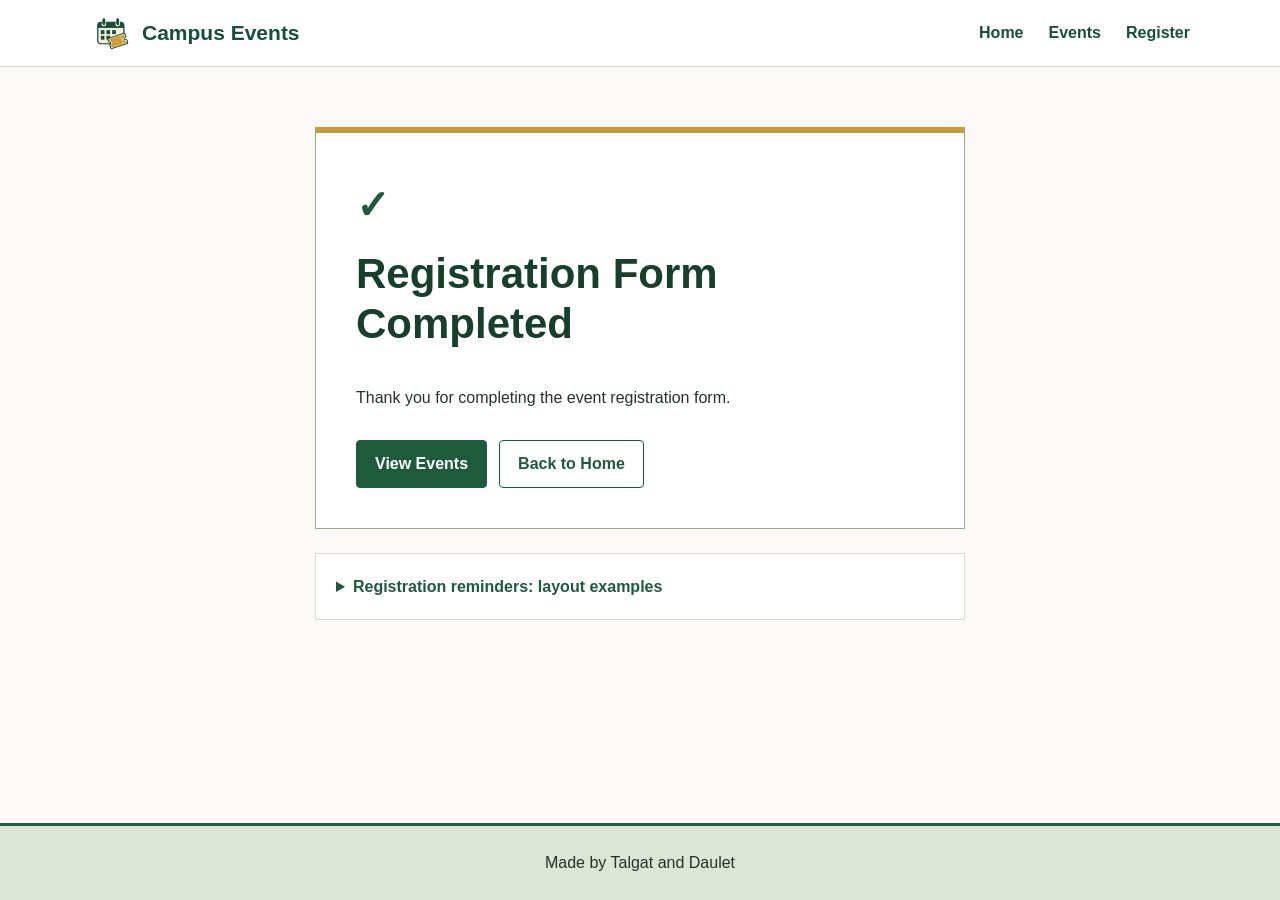
==== commit fdd9d43a: "Complete CSS practice examples and organize page styles" ====
--- a/confirmation.html
+++ b/confirmation.html
@@ -1,42 +1,122 @@
 <!DOCTYPE html>
 <html lang="en">
-<head>
-    <meta charset="UTF-8">
-    <meta name="viewport" content="width=device-width, initial-scale=1.0">
-    <title>Campus Events | Confirmation</title>
-    <link rel="icon" type="image/png" href="assets/images/logo.png">
-    <link rel="stylesheet" href="css/style.css">
-</head>
-<body>
-    <header>
-        <div class="header-content">
-            <a class="site-logo" href="index.html">
-                <img class="logo-icon" src="assets/images/logo.png" alt="Campus Events logo">
-                <span>Campus Events</span>
-            </a>
-            <nav class="main-nav">
-                <a href="index.html">Home</a>
-                <a href="events.html">Events</a>
-                <a href="register.html">Register</a>
-            </nav>
-        </div>
-    </header>
+    <head>
+        <meta charset="UTF-8">
+        <meta name="viewport" content="width=device-width, initial-scale=1.0">
+        <title>Campus Events | Confirmation</title>
+        <link rel="icon" type="image/png" href="assets/images/logo.png">
+        <link rel="stylesheet" href="css/style.css">
+    </head>
 
-    <main class="confirmation-main">
-        <section class="confirmation-card">
-            <p class="confirmation-mark">✓</p>
-            <h1>Registration Form Completed</h1>
-            <p>Thank you for completing the event registration form.</p>
+    <body>
+        <header>
+            <div class="header-content">
+                <a class="site-logo" href="index.html">
+                    <img class="logo-icon" src="assets/images/logo.png" alt="Campus Events logo">
+                    <span>Campus Events</span>
+                </a>
 
-            <div class="confirmation-buttons">
-                <a class="event-button" href="events.html">View Events</a>
-                <a class="secondary-button" href="index.html">Back to Home</a>
+                <nav class="main-nav">
+                    <a href="index.html">Home</a>
+                    <a href="events.html">Events</a>
+                    <a href="register.html">Register</a>
+                </nav>
             </div>
-        </section>
-    </main>
+        </header>
 
-    <footer>
-        <p>Made by Talgat and Daulet</p>
-    </footer>
-</body>
+        <main class="confirmation-main">
+            <section class="confirmation-card">
+                <p class="confirmation-mark">✓</p>
+                <h1>Registration Form Completed</h1>
+
+                <p>Thank you for completing the event registration form.</p>
+
+                <div class="confirmation-buttons">
+                    <a class="event-button" href="events.html">View Events</a>
+                    <a class="secondary-button" href="index.html">Back to Home</a>
+                </div>
+            </section>
+
+            <details class="layout-examples">
+                <summary>Registration reminders: layout examples</summary>
+
+                <!-- Task 2 -->
+                <section>
+                    <h2>Two reminder cards</h2>
+                    <h3>Fixed width</h3>
+                    <div class="width-viewport" tabindex="0" aria-label="Fixed-width reminder card">
+                        <article class="reminder-card fixed-width">
+                            <h4>Before the event</h4>
+
+                            <p>Check the date and time. Bring your student ID and arrive 15 minutes early.</p>
+                        </article>
+                    </div>
+
+                    <h3>Flexible width</h3>
+                    <div class="width-viewport" tabindex="0" aria-label="Flexible reminder card">
+                        <article class="reminder-card flexible-width">
+                            <h4>Before the event</h4>
+
+                            <p>Check the date and time. Bring your student ID and arrive 15 minutes early.</p>
+                        </article>
+                    </div>
+                </section>
+
+                <!-- Task 3 -->
+                <section>
+                    <h2>Arrange the reminders</h2>
+                    <h3>A reminder on its own line</h3>
+
+                    <p>Before</p>
+                    <div class="display-box">
+                        Remember:
+                        <span class="display-sample">Bring your student ID.</span>
+                        See you there!
+                    </div>
+                    <p>After</p>
+                    <div class="display-box">
+                        Remember:
+                        <span class="display-sample display-block">Bring your student ID.</span>
+                        See you there!
+                    </div>
+
+                    <h3>A reminder in the same line</h3>
+
+                    <p>Before</p>
+                    <div class="display-box">
+                        Remember:
+                        <p class="display-sample">Arrive 15 minutes early.</p>
+                        See you there!
+                    </div>
+                    <p>After</p>
+                    <div class="display-box">
+                        Remember:
+                        <p class="display-sample display-inline">Arrive 15 minutes early.</p>
+                        See you there!
+                    </div>
+
+                    <h3>Hide completed reminders</h3>
+
+                    <p>Before</p>
+                    <div class="display-box">
+                        Ready:
+                        <span class="display-sample">Student ID packed.</span>
+                        <p class="display-sample">Event time checked.</p>
+                        Enjoy the event!
+                    </div>
+                    <p>After</p>
+                    <div class="display-box">
+                        Ready:
+                        <span class="display-sample display-none">Student ID packed.</span>
+                        <p class="display-sample display-none">Event time checked.</p>
+                        Enjoy the event!
+                    </div>
+                </section>
+            </details>
+        </main>
+
+        <footer>
+            <p>Made by Talgat and Daulet</p>
+        </footer>
+    </body>
 </html>
--- a/css/style.css
+++ b/css/style.css
@@ -1,6 +1,9 @@
+/* Общие стили */
+
 * {
     box-sizing: border-box;
 }
+
 body {
     display: flex;
     flex-direction: column;
@@ -11,20 +14,27 @@
     font-family: Arial, sans-serif;
     line-height: 1.6;
 }
-h1,
-h2,
-h3 {
+
+h1, h2, h3 {
     color: #173f2c;
     line-height: 1.2;
 }
-h1 { font-size: 42px; }
-a { color: #1f5a3d; }
-
-/* Общая шапка: логотип и меню */
+
+h1 {
+    font-size: 42px;
+}
+
+a {
+    color: #1f5a3d;
+}
+
+/* Шапка */
+
 header {
     background: white;
     border-bottom: 1px solid #d5ddd2;
 }
+
 .header-content {
     display: flex;
     align-items: center;
@@ -34,6 +44,7 @@
     margin: 0 auto;
     padding: 12px 0;
 }
+
 .site-logo {
     display: flex;
     align-items: center;
@@ -43,26 +54,31 @@
     font-weight: bold;
     text-decoration: none;
 }
+
 .logo-icon {
     width: 42px;
     height: 42px;
     object-fit: contain;
 }
+
 .main-nav {
     display: flex;
     gap: 25px;
 }
+
 .main-nav a {
     padding: 7px 0;
     color: #174f3a;
     font-weight: bold;
     text-decoration: none;
 }
+
 .main-nav a:hover {
     color: #a8741d;
 }
 
-/* Содержимое сайта */
+/* Основное содержимое */
+
 .page-main {
     flex: 1;
     width: calc(100% - 40px);
@@ -70,36 +86,78 @@
     margin: 0 auto;
     padding: 30px 0;
 }
-.page-main section { margin-bottom: 45px; }
+
+.page-main section {
+    margin-bottom: 45px;
+}
+
 .hero {
     padding: 40px;
     border-radius: 6px;
     background: #f2eadc;
 }
-.hero h1 { margin-top: 0; }
+
+.hero h1 {
+    margin-top: 0;
+}
+
 .hero p {
     max-width: 650px;
     font-size: 18px;
 }
+
+/* Кнопки */
+
+.event-button, .secondary-button {
+    display: inline-block;
+    margin-top: 14px;
+    padding: 10px 18px;
+    border: 1px solid #1f5a3d;
+    border-radius: 4px;
+    font: inherit;
+    font-weight: bold;
+    text-decoration: none;
+    cursor: pointer;
+}
+
+.event-button {
+    background: #1f5a3d;
+    color: white;
+}
+
+.event-button:hover {
+    background: #153f2b;
+}
+
+.secondary-button {
+    margin-left: 10px;
+    background: white;
+}
+
+/* Главная страница */
+
 .home-hero {
     display: grid;
     grid-template-columns: 1fr 1fr;
     align-items: center;
     gap: 36px;
 }
+
 .hero-text {
     padding: 10px;
 }
+
 .hero-buttons {
     display: flex;
     flex-wrap: wrap;
     gap: 12px;
     margin-top: 20px;
 }
+
 .hero-buttons .secondary-button {
     margin-left: 0;
 }
-/* object-fit: cover заполняет рамку без растяжения; object-position выбирает видимую часть фото. */
+
 .hero-image {
     display: block;
     width: 100%;
@@ -107,54 +165,57 @@
     object-fit: cover;
     object-position: center top;
 }
-/* Task 1 — Home: три float-области. Их родители не являются Flex/Grid-контейнерами. */
+
+/* Task 1 */
 .home-page .header-content {
     display: block;
 }
+
 .home-page .site-logo {
     float: left;
     width: 55%;
 }
+
 .home-page .main-nav {
     float: right;
     justify-content: flex-end;
     width: 45%;
     padding-top: 1px;
 }
-/* Clear завершает обтекание: следующий раздел и footer будут ниже float-блоков. */
-.home-page .header-content::after,
-.category-list::after,
-.steps::after {
+
+.home-page .header-content::after, .category-list::after, .steps::after {
     display: block;
     clear: both;
     content: "";
 }
-/* calc вычитает промежутки: две половины или три трети сохраняют прежние 24px между карточками. */
+
 .category-card {
     float: left;
     width: calc(50% - 12px);
     margin-right: 24px;
 }
+
 .step {
     float: left;
     width: calc((100% - 48px) / 3);
     min-height: 210px;
     margin-right: 24px;
 }
-.category-card:last-child,
-.step:last-child {
+
+.category-card:last-child, .step:last-child {
     margin-right: 0;
 }
-.category-card,
-.step {
+
+.category-card, .step {
     padding: 24px;
     border: 1px solid #d5ddd2;
     background: white;
 }
-.category-card h3,
-.step h3 {
+
+.category-card h3, .step h3 {
     margin-top: 0;
 }
+
 .step-number {
     display: block;
     margin-bottom: 10px;
@@ -162,6 +223,7 @@
     font-size: 26px;
     font-weight: bold;
 }
+
 .featured-event {
     display: flex;
     overflow: hidden;
@@ -169,21 +231,27 @@
     border-left: 5px solid #c79a3b;
     background: white;
 }
+
 .featured-event img {
     width: 38%;
     object-fit: cover;
     object-position: center top;
 }
+
 .featured-text {
     flex: 1;
     padding: 28px;
 }
+
 .featured-text h3 {
     margin-top: 0;
 }
+
 .featured-text p {
     margin: 8px 0;
 }
+
+/* Список мероприятий */
 
 .category-links {
     display: flex;
@@ -191,6 +259,7 @@
     gap: 12px;
     margin: 0;
 }
+
 .category-links a {
     padding: 8px 14px;
     border: 1px solid #c9a35e;
@@ -199,11 +268,11 @@
     text-decoration: none;
 }
 
-/* Карточки мероприятий: одинаковая высота изображений и кнопки внизу. */
 .event-list {
     display: grid;
     gap: 24px;
 }
+
 .event-card {
     display: flex;
     flex-direction: column;
@@ -212,6 +281,7 @@
     border-radius: 6px;
     background: white;
 }
+
 .event-image {
     display: block;
     width: 100%;
@@ -219,19 +289,32 @@
     object-fit: cover;
     object-position: center top;
 }
-.image-dora { object-position: center 30%; }
-.image-basket { object-position: center 25%; }
-.image-madk1d { object-position: center 35%; }
-.event-info { padding: 22px; }
+
+.image-dora {
+    object-position: center 30%;
+}
+
+.image-basket {
+    object-position: center 25%;
+}
+
+.image-madk1d {
+    object-position: center 35%;
+}
+
+.event-info {
+    padding: 22px;
+}
+
+/* Task 5 */
 .event-card .event-info {
-    /* Task 5: relative задаёт начало координат метки; padding сохраняет место над названием. */
     position: relative;
     display: flex;
     flex: 1;
     flex-direction: column;
     padding-top: 66.8px;
 }
-/* Absolute не занимает места в потоке: метка размещена на 30px ниже верха event-info. */
+
 .event-card .event-category {
     position: absolute;
     top: 30px;
@@ -239,15 +322,20 @@
     left: 22px;
     margin: 0;
 }
+
 .event-card .event-button {
     align-self: flex-start;
     margin-top: auto;
 }
-.event-info h2,
+
 .event-info h3 {
     margin-top: 0;
 }
-.event-info p { margin: 8px 0; }
+
+.event-info p {
+    margin: 8px 0;
+}
+
 .event-category {
     display: inline-block;
     margin: 0 0 10px;
@@ -256,37 +344,84 @@
     font-size: 13px;
     font-weight: bold;
 }
+
 .concert-category {
     background: #f5ddd5;
     color: #784537;
 }
+
 .sport-category {
     background: #dcecf4;
     color: #315c70;
 }
-.event-button,
-.secondary-button {
-    display: inline-block;
-    margin-top: 14px;
-    padding: 10px 18px;
-    border: 1px solid #1f5a3d;
-    border-radius: 4px;
-    font: inherit;
-    font-weight: bold;
-    text-decoration: none;
-    cursor: pointer;
-}
-.event-button {
-    background: #1f5a3d;
-    color: white;
-}
-.event-button:hover { background: #153f2b; }
-.secondary-button {
-    margin-left: 10px;
+
+/* Task 6 */
+.fixed-page {
+    padding-top: 123px;
+}
+
+.fixed-page header {
+    position: fixed;
+    top: 0;
+    left: 0;
+    z-index: 3;
+    width: 100%;
+    height: 67px;
+}
+
+.fixed-page .main-nav {
+    position: fixed;
+    top: 67px;
+    left: 0;
+    z-index: 3;
+    justify-content: center;
+    align-items: center;
+    width: 100%;
+    height: 56px;
     background: white;
-}
-
-/* Подробности мероприятий. */
+    border-bottom: 1px solid #d5ddd2;
+}
+
+.fixed-author {
+    position: fixed;
+    right: 20px;
+    bottom: 12px;
+    z-index: 2;
+    margin: 0;
+    padding: 6px 10px;
+    background: #dbe6d6;
+    font-size: 14px;
+}
+
+.fixed-page .event-button, .fixed-page section {
+    scroll-margin-top: 140px;
+    scroll-margin-bottom: 70px;
+}
+
+.fixed-page footer {
+    padding-bottom: 76px;
+}
+
+/* Task 8 */
+.background-layer {
+    position: fixed;
+    top: 0;
+    right: 0;
+    bottom: 0;
+    left: 0;
+    z-index: 0;
+    background-image: url("../assets/images/page-background.svg");
+    background-size: 80px 80px;
+    background-repeat: repeat;
+}
+
+.fixed-page .page-main, .fixed-page footer {
+    position: relative;
+    z-index: 1;
+}
+
+/* Подробности мероприятий */
+
 .event-details {
     display: flex;
     gap: 25px;
@@ -295,236 +430,74 @@
     border-radius: 6px;
     background: white;
 }
-.event-details .event-info { flex: 1; }
+
+.event-details .event-info {
+    flex: 1;
+}
+
 .detail-image {
     width: 360px;
     height: 300px;
     object-fit: cover;
     object-position: center top;
 }
-.detail-image.image-dora { object-position: center 30%; }
-.detail-image.image-basket { object-position: center 25%; }
-.event-details ul { padding-left: 22px; }
-
-/* Форма регистрации. */
-/* Task 9 — Register: Grid всей страницы — header, main и footer; внутри — форма и памятка. */
-.registration-page {
-    display: grid;
-    grid-template-columns: 1fr;
-    grid-template-rows: auto 1fr auto;
-    grid-template-areas: "header" "main" "footer";
-}
-.registration-page header {
-    grid-area: header;
-}
-.registration-page .page-main {
-    display: grid;
-    grid-area: main;
-    grid-template-columns: 1fr;
-    grid-template-rows: auto 1fr;
-    gap: 45px;
-}
-.registration-page footer {
-    grid-area: footer;
-}
-.registration-page .registration-intro {
-    margin-bottom: 0;
-}
-.registration-intro {
-    width: 100%;
-    padding: 28px;
-    border-left: 4px solid #d29c2f;
-    background: #f4ecdc;
-}
-.registration-intro h1 {
-    margin-top: 0;
-}
-/* Две доли ширины получает форма, одну — памятка; gap сохраняет прежний промежуток. */
-.registration-section {
-    display: grid;
-    grid-template-columns: 2fr 1fr;
-    align-items: start;
-    gap: 30px;
-    align-self: start;
-}
-.registration-form,
-.registration-info {
-    width: 100%;
-}
-.registration-form {
-    padding: 30px;
+
+.detail-image.image-dora {
+    object-position: center 30%;
+}
+
+.detail-image.image-basket {
+    object-position: center 25%;
+}
+
+.event-details ul {
+    padding-left: 22px;
+}
+
+/* Task 4 */
+.programme {
+    height: 110px;
+    margin: 0;
+    padding: 12px;
     border: 1px solid #d5ddd2;
-    background: white;
-}
-label {
-    display: block;
-    margin-bottom: 6px;
-    font-weight: bold;
-}
-input,
-select,
-textarea {
-    width: 100%;
-    padding: 10px;
-    border: 1px solid #aab8a7;
-    font: inherit;
-}
-textarea { resize: vertical; }
-.registration-form fieldset {
-    /* Разрешаем fieldset сжиматься на телефоне вместе с полями. */
-    min-width: 0;
-    margin: 0 0 25px;
-    padding: 0;
-    border: 0;
-}
-.registration-form legend {
-    margin-bottom: 15px;
-    color: #173f2c;
-    font-size: 20px;
-    font-weight: bold;
-}
-.registration-form input,
-.registration-form select,
-.registration-form textarea {
-    margin-bottom: 18px;
-}
-.agreement {
-    display: flex;
-    align-items: flex-start;
-    gap: 10px;
-    margin-bottom: 20px;
-    font-weight: normal;
-}
-.agreement input {
-    width: auto;
-    margin: 4px 0 0;
-}
-.registration-form button {
-    padding: 11px 20px;
-    border: 1px solid #1f5a3d;
-    background: #1f5a3d;
-    color: white;
-    font: inherit;
+    background: #fbf5e9;
+    line-height: 24px;
+}
+
+.programme li {
+    margin-bottom: 8px;
+}
+
+.programme-visible {
+    overflow: visible;
+    margin-bottom: 48px;
+    border-color: transparent;
+    background: transparent;
+}
+
+.programme-hidden {
+    overflow: hidden;
+}
+
+.programme-scroll {
+    overflow: scroll;
+}
+
+.programme-auto {
+    overflow: auto;
+}
+
+.full-programme {
+    margin-top: 12px;
+}
+
+.full-programme summary {
+    color: #1f5a3d;
     font-weight: bold;
     cursor: pointer;
 }
-.registration-info {
-    padding: 28px;
-    border-top: 5px solid #c79a3b;
-    background: #fbf5e9;
-}
-.registration-info h2 {
-    margin-top: 0;
-}
-.registration-info ul {
-    padding-left: 22px;
-}
-.registration-info .secondary-button {
-    margin-left: 0;
-}
-
-/* Подтверждение регистрации и footer. */
-.confirmation-main {
-    flex: 1;
-    width: 90%;
-    max-width: 1100px;
-    margin: 0 auto;
-    padding: 60px 0;
-}
-.confirmation-card {
-    max-width: 650px;
-    margin: 0 auto;
-    padding: 40px;
-    border: 1px solid #91a78e;
-    border-top: 6px solid #c79a3b;
-    background: white;
-}
-.confirmation-mark {
-    margin: 0 0 12px;
-    color: #1f5a3d;
-    font-size: 40px;
-    font-weight: bold;
-}
-.confirmation-card h1 {
-    margin-top: 0;
-}
-.confirmation-buttons {
-    display: flex;
-    flex-wrap: wrap;
-    gap: 12px;
-}
-.confirmation-buttons .secondary-button {
-    margin-left: 0;
-}
-footer {
-    padding: 24px 5%;
-    border-top: 3px solid #1f5a3d;
-    background: #dbe6d6;
-    text-align: center;
-}
-footer p { margin: 0; }
-
-/* Tasks 6, 8 — Events: фон 0, содержимое 1, fixed-шапка и меню 2. */
-/* Fixed убирает шапку и меню из потока: 67px + 56px резервируем сверху. */
-.fixed-page {
-    padding-top: 123px;
-}
-.background-layer {
-    position: fixed;
-    top: 0;
-    right: 0;
-    bottom: 0;
-    left: 0;
-    z-index: 0;
-    /* Небольшая текстура повторяется без растягивания афиши на всё окно. */
-    background-image: url("../assets/images/page-background.svg");
-    background-size: 80px 80px;
-    background-repeat: repeat;
-}
-.fixed-page .page-main,
-.fixed-page footer {
-    position: relative;
-    z-index: 1;
-}
-.fixed-page header {
-    position: fixed;
-    top: 0;
-    left: 0;
-    z-index: 2;
-    width: 100%;
-    height: 67px;
-}
-.fixed-page .main-nav {
-    position: fixed;
-    top: 67px;
-    left: 0;
-    z-index: 2;
-    justify-content: center;
-    align-items: center;
-    width: 100%;
-    height: 56px;
-    background: white;
-    border-bottom: 1px solid #d5ddd2;
-}
-.fixed-author {
-    position: fixed;
-    right: 20px;
-    bottom: 12px;
-    /* При равном z-index следующий в HTML footer закрывает эту подпись. */
-    z-index: 1;
-    margin: 0;
-    padding: 6px 10px;
-    background: #dbe6d6;
-    font-size: 14px;
-}
-/* scroll-margin оставляет место при переходе к якорю, чтобы меню не закрыло нужный блок. */
-.fixed-page .event-button,
-.fixed-page section {
-    scroll-margin-top: 140px;
-    scroll-margin-bottom: 70px;
-}
-
-/* Task 7 — Event Details: sticky-меню и шесть заголовков внутри общего длинного раздела. */
+
+/* Task 7 */
 .sticky-page .main-nav {
     position: sticky;
     top: 0;
@@ -536,12 +509,15 @@
     background: white;
     border-bottom: 1px solid #d5ddd2;
 }
+
 .sticky-events {
     padding-bottom: 280px;
 }
+
 .sticky-events .event-details {
     margin-bottom: 30px;
 }
+
 .sticky-title {
     position: sticky;
     z-index: 1;
@@ -554,27 +530,323 @@
     line-height: 24px;
     scroll-margin-top: 320px;
 }
-/* Меню высотой 56px; каждый следующий заголовок получает ещё 40px. */
-.sticky-title-1 { top: 56px; }
-.sticky-title-2 { top: 96px; }
-.sticky-title-3 { top: 136px; }
-.sticky-title-4 { top: 176px; }
-.sticky-title-5 { top: 216px; }
-.sticky-title-6 { top: 256px; }
-
-/* Task 10: большой экран — три карточки, контейнер ограничен 1100px. */
+
+.sticky-title-1 {
+    top: 56px;
+}
+
+.sticky-title-2 {
+    top: 96px;
+}
+
+.sticky-title-3 {
+    top: 136px;
+}
+
+.sticky-title-4 {
+    top: 176px;
+}
+
+.sticky-title-5 {
+    top: 216px;
+}
+
+.sticky-title-6 {
+    top: 256px;
+}
+
+/* Регистрация */
+
+/* Task 9 */
+.registration-page {
+    display: grid;
+    grid-template-columns: 1fr;
+    grid-template-rows: auto 1fr auto;
+    grid-template-areas:
+        "header"
+        "main"
+        "footer";
+}
+
+.registration-page header {
+    grid-area: header;
+}
+
+.registration-page .page-main {
+    display: grid;
+    grid-area: main;
+    grid-template-columns: 1fr;
+    grid-template-rows: auto 1fr;
+    gap: 45px;
+}
+
+.registration-page footer {
+    grid-area: footer;
+}
+
+.registration-page .header-content {
+    display: grid;
+    grid-template-columns: 1fr auto;
+}
+
+.registration-page .site-logo {
+    display: grid;
+    grid-template-columns: 42px auto;
+    justify-self: start;
+}
+
+.registration-page .main-nav {
+    display: grid;
+    grid-template-columns: auto auto auto;
+}
+
+.registration-intro {
+    width: 100%;
+    padding: 28px;
+    border-left: 4px solid #d29c2f;
+    background: #f4ecdc;
+}
+
+.registration-intro h1 {
+    margin-top: 0;
+}
+
+.registration-section {
+    display: grid;
+    grid-template-columns: 2fr 1fr;
+    align-items: start;
+    gap: 30px;
+    align-self: start;
+}
+
+.registration-page .registration-intro {
+    margin-bottom: 0;
+}
+
+.registration-form, .registration-info {
+    width: 100%;
+}
+
+.registration-form {
+    padding: 30px;
+    border: 1px solid #d5ddd2;
+    background: white;
+}
+
+label {
+    display: block;
+    margin-bottom: 6px;
+    font-weight: bold;
+}
+
+input, select, textarea {
+    width: 100%;
+    padding: 10px;
+    border: 1px solid #aab8a7;
+    font: inherit;
+}
+
+textarea {
+    resize: vertical;
+}
+
+.registration-form fieldset {
+    min-width: 0;
+    margin: 0 0 25px;
+    padding: 0;
+    border: 0;
+}
+
+.registration-form legend {
+    margin-bottom: 15px;
+    color: #173f2c;
+    font-size: 20px;
+    font-weight: bold;
+}
+
+.registration-form input, .registration-form select, .registration-form textarea {
+    margin-bottom: 18px;
+}
+
+.agreement {
+    align-items: start;
+    gap: 10px;
+    margin-bottom: 20px;
+    font-weight: normal;
+}
+
+.registration-page .agreement {
+    display: grid;
+    grid-template-columns: auto 1fr;
+}
+
+.agreement input {
+    width: auto;
+    margin: 4px 0 0;
+}
+
+.registration-form button {
+    padding: 11px 20px;
+    border: 1px solid #1f5a3d;
+    background: #1f5a3d;
+    color: white;
+    font: inherit;
+    font-weight: bold;
+    cursor: pointer;
+}
+
+.registration-info {
+    padding: 28px;
+    border-top: 5px solid #c79a3b;
+    background: #fbf5e9;
+}
+
+.registration-info h2 {
+    margin-top: 0;
+}
+
+.registration-info ul {
+    padding-left: 22px;
+}
+
+.registration-info .secondary-button {
+    margin-left: 0;
+}
+
+/* Подтверждение регистрации */
+
+.confirmation-main {
+    flex: 1;
+    width: 90%;
+    max-width: 1100px;
+    margin: 0 auto;
+    padding: 60px 0;
+}
+
+.confirmation-card {
+    max-width: 650px;
+    margin: 0 auto;
+    padding: 40px;
+    border: 1px solid #91a78e;
+    border-top: 6px solid #c79a3b;
+    background: white;
+}
+
+.confirmation-mark {
+    margin: 0 0 12px;
+    color: #1f5a3d;
+    font-size: 40px;
+    font-weight: bold;
+}
+
+.confirmation-card h1 {
+    margin-top: 0;
+}
+
+.confirmation-buttons {
+    display: flex;
+    flex-wrap: wrap;
+    gap: 12px;
+}
+
+.confirmation-buttons .secondary-button {
+    margin-left: 0;
+}
+
+/* Task 2 */
+.layout-examples {
+    max-width: 650px;
+    margin: 24px auto 0;
+    padding: 20px;
+    border: 1px solid #d5ddd2;
+    background: white;
+}
+
+.layout-examples summary {
+    color: #1f5a3d;
+    font-weight: bold;
+    cursor: pointer;
+}
+
+.width-viewport {
+    overflow: auto;
+}
+
+.reminder-card {
+    padding: 16px;
+    border: 1px solid #aab8a7;
+    background: #fbf5e9;
+}
+
+.reminder-card h4 {
+    margin: 0 0 8px;
+}
+
+.reminder-card p {
+    margin: 0;
+}
+
+.fixed-width {
+    width: 360px;
+}
+
+.flexible-width {
+    max-width: 360px;
+}
+
+/* Task 3 */
+.display-box {
+    padding: 12px;
+    border: 1px solid #d5ddd2;
+}
+
+.display-sample {
+    width: 220px;
+    height: 44px;
+    margin: 4px 0;
+    background: #f2eadc;
+}
+
+.display-block {
+    display: block;
+}
+
+.display-inline {
+    display: inline;
+}
+
+.display-none {
+    display: none;
+}
+
+/* Подвал */
+
+footer {
+    padding: 24px 5%;
+    border-top: 3px solid #1f5a3d;
+    background: #dbe6d6;
+    text-align: center;
+}
+
+footer p {
+    margin: 0;
+}
+
+/* Адаптация */
+
+/* Task 10 */
 @media (min-width: 1200px) {
     .event-list {
         grid-template-columns: 1fr 1fr 1fr;
     }
 }
-/* Task 10: ноутбук — две карточки, меню в строке с логотипом. */
+
 @media (min-width: 992px) and (max-width: 1199px) {
     .event-list {
         grid-template-columns: 1fr 1fr;
     }
 }
-/* Task 6: на узком экране подпись автора не закрывает кнопки справа. */
+
 @media (max-width: 991px) {
     .fixed-author {
         right: 12px;
@@ -582,57 +854,71 @@
         font-size: 12px;
         line-height: 1.4;
     }
+
     .fixed-page .event-button {
         scroll-margin-bottom: 100px;
     }
 }
-/* Task 10: планшет — меню ниже, шаги 2+1, памятка перед формой. */
+
 @media (min-width: 601px) and (max-width: 991px) {
     .header-content {
         flex-direction: column;
         align-items: flex-start;
         gap: 12px;
     }
-    .home-page .site-logo,
-    .home-page .main-nav {
+
+    .registration-page .header-content {
+        grid-template-columns: 1fr;
+        justify-items: start;
+    }
+
+    .home-page .site-logo, .home-page .main-nav {
         float: left;
         width: 100%;
     }
+
     .home-page .main-nav {
         justify-content: flex-start;
         margin-top: 12px;
         padding-top: 0;
     }
-    .home-hero,
-    .registration-section {
+
+    .home-hero, .registration-section {
         grid-template-columns: 1fr;
     }
+
     .event-list {
         grid-template-columns: 1fr 1fr;
     }
+
     .step {
         width: calc(50% - 12px);
     }
+
     .step:nth-child(2) {
         margin-right: 0;
     }
+
     .step:last-child {
         clear: both;
         width: 100%;
         min-height: 0;
         margin-top: 24px;
     }
+
     .event-details {
         flex-direction: column;
     }
+
     .detail-image {
         width: 100%;
     }
+
     .registration-info {
         order: -1;
     }
 }
-/* Task 10: телефон — одна колонка; фиксированные и sticky-строки выше. */
+
 @media (max-width: 600px) {
     .header-content {
         align-items: flex-start;
@@ -641,91 +927,150 @@
         width: 92%;
         padding: 15px 0;
     }
-    .main-nav { flex-wrap: wrap; }
+
+    .main-nav {
+        flex-wrap: wrap;
+    }
+
     .page-main {
         width: 92%;
         padding: 20px 0;
     }
-    h1 { font-size: 32px; }
-    .hero { padding: 25px; }
-    .home-hero,
-    .registration-section {
+
+    h1 {
+        font-size: 32px;
+    }
+
+    .hero {
+        padding: 25px;
+    }
+
+    .home-hero, .registration-section {
         grid-template-columns: 1fr;
     }
-    .home-page .site-logo,
-    .home-page .main-nav,
-    .category-card,
-    .step {
+
+    .registration-page .header-content {
+        grid-template-columns: 1fr;
+        justify-items: start;
+    }
+
+    .home-page .site-logo, .home-page .main-nav, .category-card, .step {
         float: none;
         width: 100%;
         min-height: 0;
         margin-right: 0;
     }
+
     .home-page .main-nav {
         justify-content: flex-start;
         margin-top: 12px;
         padding-top: 0;
     }
-    .category-card,
-    .step {
+
+    .category-card, .step {
         margin-bottom: 24px;
     }
-    .category-card:last-child,
-    .step:last-child {
+
+    .category-card:last-child, .step:last-child {
         margin-bottom: 0;
     }
+
     .hero-text {
         padding: 0;
     }
+
     .hero-image {
         height: 280px;
     }
-    .event-list { grid-template-columns: 1fr; }
+
+    .event-list {
+        grid-template-columns: 1fr;
+    }
+
     .featured-event {
         flex-direction: column;
     }
+
     .featured-event img {
         width: 100%;
         height: 240px;
     }
-    .event-details { flex-direction: column; }
+
+    .event-details {
+        flex-direction: column;
+    }
+
     .detail-image {
         width: 100%;
         height: 240px;
     }
-    .registration-form { padding: 22px; }
-    .registration-info { padding: 22px; }
+
+    .registration-form {
+        padding: 22px;
+    }
+
+    .registration-info {
+        padding: 22px;
+    }
+
     .confirmation-main {
         width: 92%;
         padding: 30px 0;
     }
-    .confirmation-card { padding: 25px; }
+
+    .confirmation-card {
+        padding: 25px;
+    }
+
     .confirmation-buttons a {
         width: 100%;
         text-align: center;
     }
-    .secondary-button { margin-left: 0; }
+
+    .secondary-button {
+        margin-left: 0;
+    }
+
     .fixed-page {
         padding-top: 129px;
     }
+
     .fixed-page header {
         height: 73px;
     }
+
     .fixed-page .main-nav {
         top: 73px;
     }
+
     .sticky-events {
         padding-bottom: 320px;
     }
+
     .sticky-title {
         height: 48px;
         padding: 11px 10px;
         font-size: 16px;
         scroll-margin-top: 360px;
     }
-    .sticky-title-2 { top: 104px; }
-    .sticky-title-3 { top: 152px; }
-    .sticky-title-4 { top: 200px; }
-    .sticky-title-5 { top: 248px; }
-    .sticky-title-6 { top: 296px; }
-}
+
+    .sticky-title-2 {
+        top: 104px;
+    }
+
+    .sticky-title-3 {
+        top: 152px;
+    }
+
+    .sticky-title-4 {
+        top: 200px;
+    }
+
+    .sticky-title-5 {
+        top: 248px;
+    }
+
+    .sticky-title-6 {
+        top: 296px;
+    }
+}
